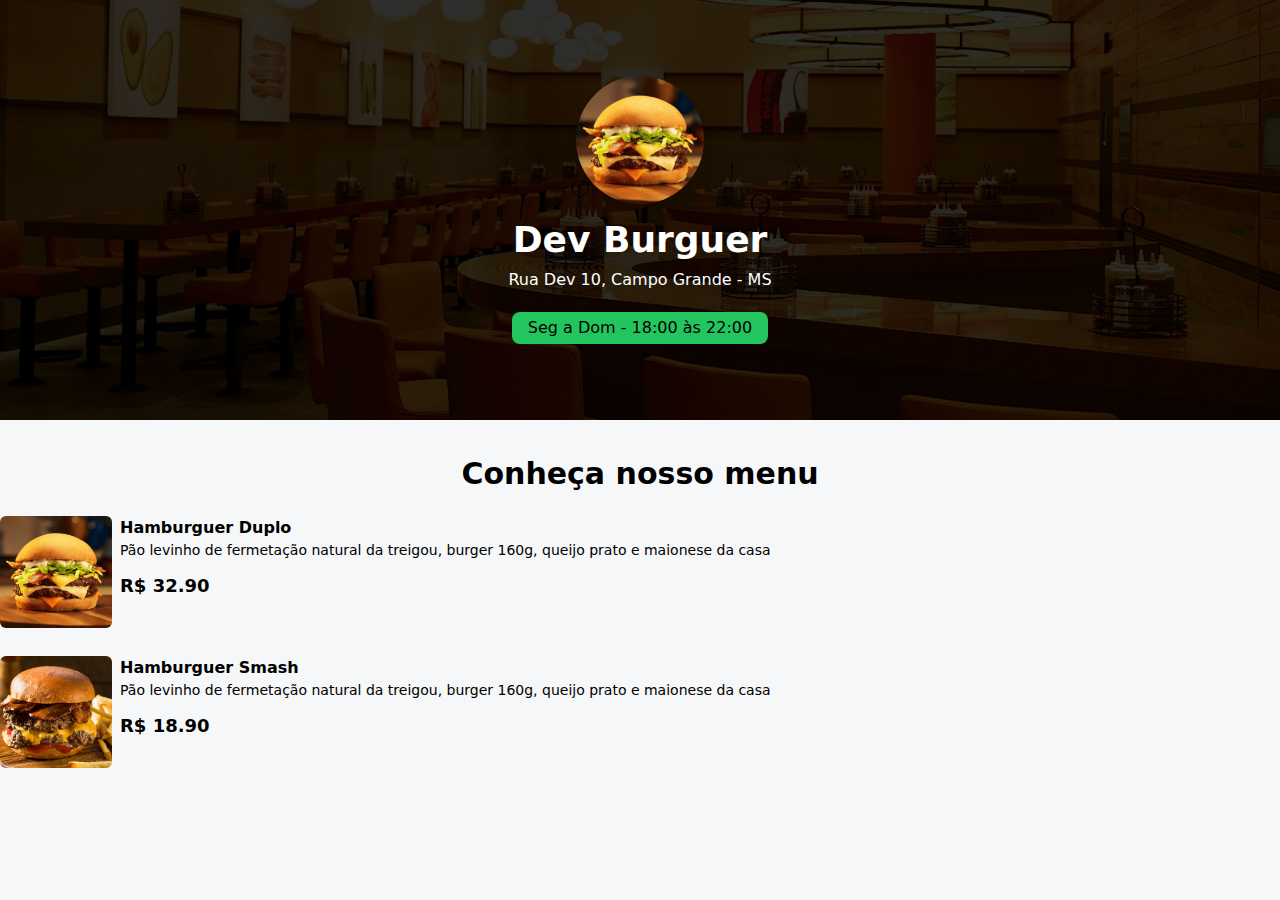
==== src/index.html @ 30e6a22b "upgrade!" ====
<!DOCTYPE html>
<html lang="en">

<head>
    <meta charset="UTF-8">
    <meta name="viewport" content="width=device-width, initial-scale=1.0">
    <title>Dev Burguer - A melhor hamburgueria dev!</title>

    <link rel="stylesheet" href="https://cdnjs.cloudflare.com/ajax/libs/font-awesome/6.0.0-beta3/css/all.min.css"
        integrity="sha512-Fo3rlrZj/k7ujTnHg4CGR2D7kSs0v4LLanw2qksYuRlEzO+tcaEPQogQ0KaoGN26/zrn20ImR1DfuLWnOo7aBA=="
        crossorigin="anonymous" referrerpolicy="no-referrer" />


    <!-- css -->
    <link rel="stylesheet" href="./output.css">

</head>

<body>

    <!-- HEADER -->
    <header class="w-full h-[420px] bg-zinc-900 bg-home bg-cover bg-center">
        <div class="w-full h-full flex flex-col justify-center items-center">
            <img src="../img/hamb-1.png" alt="logo DevBurguer"
                class="w-32 h-32 rounded-full shadow-lg hover:scale-110 duration-200" />

            <h1 class="text-4xl mt-4 mb-2 font-bold text-white">
                Dev Burguer</h1>

            <span class="text-white font-medium"> Rua Dev 10, Campo Grande - MS</span>

            <div class="bg-green-500 px-4 py-1 rounded-lg mt-5" id="date-span">
                <span> Seg a Dom - 18:00 às 22:00</span>
            </div>

        </div>
    </header>
    <!-- FIM HEADER -->

    <h2 class="text-2xl md:text-3xl text- font-bold text-center mt-9 mb-6">
        Conheça nosso menu
    </h2>

    <!-- INICIO MENU -->
    <div id="menu">

        <main class=" grid grid-cols-1 gap-7 mx-auto max-w-7xl">

            <!--PRODUTO ITEM  -->
            <div class="flex gap-2">
                <img src="../img/hamb-1.png" alt=" Hambuguer Smash"
                    class="w-28 h-28 rounded-md hover:scale-110 hover:-rotate-2 duration-300">

                <div>
                    <p class="font-bold">Hamburguer Duplo</p>
                    <p class="text-sm">Pão levinho de fermetação natural da treigou, burger 160g, queijo prato e
                        maionese da casa</p>

                    <div class="flex items-center gap-2 justify-between mt-3">
                        <p class="font-bold text-lg">R$ 32.90</p>
                        <button class="bg-gray-900 px-5 rounded add-to-card-btn" data-name="Hambuguer Duplo"
                            data-price="32.90">
                            <i class="fa fa-cart-plus text-white"></i>
                        </button>
                    </div>
                </div>

            </div>
            <!-- FIM DO PRODUTO ITEM -->

            <!--PRODUTO ITEM  -->
            <div class="flex gap-2">
                <img src="../img/hamb-2.png" alt=" Hambuguer Duplo"
                    class="w-28 h-28 rounded-md hover:scale-110 hover:-rotate-2 duration-300">

                <div>
                    <p class="font-bold">Hamburguer Smash</p>
                    <p class="text-sm">Pão levinho de fermetação natural da treigou, burger 160g, queijo prato e
                        maionese da casa</p>

                    <div class="flex items-center gap-2 justify-between mt-3">
                        <p class="font-bold text-lg">R$ 18.90</p>
                        <button class="bg-gray-900 px-5 rounded add-to-card-btn" data-name="Hambuguer Smash"
                            data-price="18.90">
                            <i class="fa fa-cart-plus text-white"></i>
                        </button>
                    </div>
                </div>

            </div>
            <!-- FIM DO PRODUTO ITEM -->

        </main>

    </div>
    <!-- FIM MENU -->

</body>

</html>
---- src/output.css ----
*, ::before, ::after {
  --tw-border-spacing-x: 0;
  --tw-border-spacing-y: 0;
  --tw-translate-x: 0;
  --tw-translate-y: 0;
  --tw-rotate: 0;
  --tw-skew-x: 0;
  --tw-skew-y: 0;
  --tw-scale-x: 1;
  --tw-scale-y: 1;
  --tw-pan-x:  ;
  --tw-pan-y:  ;
  --tw-pinch-zoom:  ;
  --tw-scroll-snap-strictness: proximity;
  --tw-gradient-from-position:  ;
  --tw-gradient-via-position:  ;
  --tw-gradient-to-position:  ;
  --tw-ordinal:  ;
  --tw-slashed-zero:  ;
  --tw-numeric-figure:  ;
  --tw-numeric-spacing:  ;
  --tw-numeric-fraction:  ;
  --tw-ring-inset:  ;
  --tw-ring-offset-width: 0px;
  --tw-ring-offset-color: #fff;
  --tw-ring-color: rgb(59 130 246 / 0.5);
  --tw-ring-offset-shadow: 0 0 #0000;
  --tw-ring-shadow: 0 0 #0000;
  --tw-shadow: 0 0 #0000;
  --tw-shadow-colored: 0 0 #0000;
  --tw-blur:  ;
  --tw-brightness:  ;
  --tw-contrast:  ;
  --tw-grayscale:  ;
  --tw-hue-rotate:  ;
  --tw-invert:  ;
  --tw-saturate:  ;
  --tw-sepia:  ;
  --tw-drop-shadow:  ;
  --tw-backdrop-blur:  ;
  --tw-backdrop-brightness:  ;
  --tw-backdrop-contrast:  ;
  --tw-backdrop-grayscale:  ;
  --tw-backdrop-hue-rotate:  ;
  --tw-backdrop-invert:  ;
  --tw-backdrop-opacity:  ;
  --tw-backdrop-saturate:  ;
  --tw-backdrop-sepia:  ;
  --tw-contain-size:  ;
  --tw-contain-layout:  ;
  --tw-contain-paint:  ;
  --tw-contain-style:  ;
}

::backdrop {
  --tw-border-spacing-x: 0;
  --tw-border-spacing-y: 0;
  --tw-translate-x: 0;
  --tw-translate-y: 0;
  --tw-rotate: 0;
  --tw-skew-x: 0;
  --tw-skew-y: 0;
  --tw-scale-x: 1;
  --tw-scale-y: 1;
  --tw-pan-x:  ;
  --tw-pan-y:  ;
  --tw-pinch-zoom:  ;
  --tw-scroll-snap-strictness: proximity;
  --tw-gradient-from-position:  ;
  --tw-gradient-via-position:  ;
  --tw-gradient-to-position:  ;
  --tw-ordinal:  ;
  --tw-slashed-zero:  ;
  --tw-numeric-figure:  ;
  --tw-numeric-spacing:  ;
  --tw-numeric-fraction:  ;
  --tw-ring-inset:  ;
  --tw-ring-offset-width: 0px;
  --tw-ring-offset-color: #fff;
  --tw-ring-color: rgb(59 130 246 / 0.5);
  --tw-ring-offset-shadow: 0 0 #0000;
  --tw-ring-shadow: 0 0 #0000;
  --tw-shadow: 0 0 #0000;
  --tw-shadow-colored: 0 0 #0000;
  --tw-blur:  ;
  --tw-brightness:  ;
  --tw-contrast:  ;
  --tw-grayscale:  ;
  --tw-hue-rotate:  ;
  --tw-invert:  ;
  --tw-saturate:  ;
  --tw-sepia:  ;
  --tw-drop-shadow:  ;
  --tw-backdrop-blur:  ;
  --tw-backdrop-brightness:  ;
  --tw-backdrop-contrast:  ;
  --tw-backdrop-grayscale:  ;
  --tw-backdrop-hue-rotate:  ;
  --tw-backdrop-invert:  ;
  --tw-backdrop-opacity:  ;
  --tw-backdrop-saturate:  ;
  --tw-backdrop-sepia:  ;
  --tw-contain-size:  ;
  --tw-contain-layout:  ;
  --tw-contain-paint:  ;
  --tw-contain-style:  ;
}

/*
! tailwindcss v3.4.14 | MIT License | https://tailwindcss.com
*/

/*
1. Prevent padding and border from affecting element width. (https://github.com/mozdevs/cssremedy/issues/4)
2. Allow adding a border to an element by just adding a border-width. (https://github.com/tailwindcss/tailwindcss/pull/116)
*/

*,
::before,
::after {
  box-sizing: border-box;
  /* 1 */
  border-width: 0;
  /* 2 */
  border-style: solid;
  /* 2 */
  border-color: #e5e7eb;
  /* 2 */
}

::before,
::after {
  --tw-content: '';
}

/*
1. Use a consistent sensible line-height in all browsers.
2. Prevent adjustments of font size after orientation changes in iOS.
3. Use a more readable tab size.
4. Use the user's configured `sans` font-family by default.
5. Use the user's configured `sans` font-feature-settings by default.
6. Use the user's configured `sans` font-variation-settings by default.
7. Disable tap highlights on iOS
*/

html,
:host {
  line-height: 1.5;
  /* 1 */
  -webkit-text-size-adjust: 100%;
  /* 2 */
  -moz-tab-size: 4;
  /* 3 */
  -o-tab-size: 4;
     tab-size: 4;
  /* 3 */
  font-family: ui-sans-serif, system-ui, sans-serif, "Apple Color Emoji", "Segoe UI Emoji", "Segoe UI Symbol", "Noto Color Emoji";
  /* 4 */
  font-feature-settings: normal;
  /* 5 */
  font-variation-settings: normal;
  /* 6 */
  -webkit-tap-highlight-color: transparent;
  /* 7 */
}

/*
1. Remove the margin in all browsers.
2. Inherit line-height from `html` so users can set them as a class directly on the `html` element.
*/

body {
  margin: 0;
  /* 1 */
  line-height: inherit;
  /* 2 */
}

/*
1. Add the correct height in Firefox.
2. Correct the inheritance of border color in Firefox. (https://bugzilla.mozilla.org/show_bug.cgi?id=190655)
3. Ensure horizontal rules are visible by default.
*/

hr {
  height: 0;
  /* 1 */
  color: inherit;
  /* 2 */
  border-top-width: 1px;
  /* 3 */
}

/*
Add the correct text decoration in Chrome, Edge, and Safari.
*/

abbr:where([title]) {
  -webkit-text-decoration: underline dotted;
          text-decoration: underline dotted;
}

/*
Remove the default font size and weight for headings.
*/

h1,
h2,
h3,
h4,
h5,
h6 {
  font-size: inherit;
  font-weight: inherit;
}

/*
Reset links to optimize for opt-in styling instead of opt-out.
*/

a {
  color: inherit;
  text-decoration: inherit;
}

/*
Add the correct font weight in Edge and Safari.
*/

b,
strong {
  font-weight: bolder;
}

/*
1. Use the user's configured `mono` font-family by default.
2. Use the user's configured `mono` font-feature-settings by default.
3. Use the user's configured `mono` font-variation-settings by default.
4. Correct the odd `em` font sizing in all browsers.
*/

code,
kbd,
samp,
pre {
  font-family: ui-monospace, SFMono-Regular, Menlo, Monaco, Consolas, "Liberation Mono", "Courier New", monospace;
  /* 1 */
  font-feature-settings: normal;
  /* 2 */
  font-variation-settings: normal;
  /* 3 */
  font-size: 1em;
  /* 4 */
}

/*
Add the correct font size in all browsers.
*/

small {
  font-size: 80%;
}

/*
Prevent `sub` and `sup` elements from affecting the line height in all browsers.
*/

sub,
sup {
  font-size: 75%;
  line-height: 0;
  position: relative;
  vertical-align: baseline;
}

sub {
  bottom: -0.25em;
}

sup {
  top: -0.5em;
}

/*
1. Remove text indentation from table contents in Chrome and Safari. (https://bugs.chromium.org/p/chromium/issues/detail?id=999088, https://bugs.webkit.org/show_bug.cgi?id=201297)
2. Correct table border color inheritance in all Chrome and Safari. (https://bugs.chromium.org/p/chromium/issues/detail?id=935729, https://bugs.webkit.org/show_bug.cgi?id=195016)
3. Remove gaps between table borders by default.
*/

table {
  text-indent: 0;
  /* 1 */
  border-color: inherit;
  /* 2 */
  border-collapse: collapse;
  /* 3 */
}

/*
1. Change the font styles in all browsers.
2. Remove the margin in Firefox and Safari.
3. Remove default padding in all browsers.
*/

button,
input,
optgroup,
select,
textarea {
  font-family: inherit;
  /* 1 */
  font-feature-settings: inherit;
  /* 1 */
  font-variation-settings: inherit;
  /* 1 */
  font-size: 100%;
  /* 1 */
  font-weight: inherit;
  /* 1 */
  line-height: inherit;
  /* 1 */
  letter-spacing: inherit;
  /* 1 */
  color: inherit;
  /* 1 */
  margin: 0;
  /* 2 */
  padding: 0;
  /* 3 */
}

/*
Remove the inheritance of text transform in Edge and Firefox.
*/

button,
select {
  text-transform: none;
}

/*
1. Correct the inability to style clickable types in iOS and Safari.
2. Remove default button styles.
*/

button,
input:where([type='button']),
input:where([type='reset']),
input:where([type='submit']) {
  -webkit-appearance: button;
  /* 1 */
  background-color: transparent;
  /* 2 */
  background-image: none;
  /* 2 */
}

/*
Use the modern Firefox focus style for all focusable elements.
*/

:-moz-focusring {
  outline: auto;
}

/*
Remove the additional `:invalid` styles in Firefox. (https://github.com/mozilla/gecko-dev/blob/2f9eacd9d3d995c937b4251a5557d95d494c9be1/layout/style/res/forms.css#L728-L737)
*/

:-moz-ui-invalid {
  box-shadow: none;
}

/*
Add the correct vertical alignment in Chrome and Firefox.
*/

progress {
  vertical-align: baseline;
}

/*
Correct the cursor style of increment and decrement buttons in Safari.
*/

::-webkit-inner-spin-button,
::-webkit-outer-spin-button {
  height: auto;
}

/*
1. Correct the odd appearance in Chrome and Safari.
2. Correct the outline style in Safari.
*/

[type='search'] {
  -webkit-appearance: textfield;
  /* 1 */
  outline-offset: -2px;
  /* 2 */
}

/*
Remove the inner padding in Chrome and Safari on macOS.
*/

::-webkit-search-decoration {
  -webkit-appearance: none;
}

/*
1. Correct the inability to style clickable types in iOS and Safari.
2. Change font properties to `inherit` in Safari.
*/

::-webkit-file-upload-button {
  -webkit-appearance: button;
  /* 1 */
  font: inherit;
  /* 2 */
}

/*
Add the correct display in Chrome and Safari.
*/

summary {
  display: list-item;
}

/*
Removes the default spacing and border for appropriate elements.
*/

blockquote,
dl,
dd,
h1,
h2,
h3,
h4,
h5,
h6,
hr,
figure,
p,
pre {
  margin: 0;
}

fieldset {
  margin: 0;
  padding: 0;
}

legend {
  padding: 0;
}

ol,
ul,
menu {
  list-style: none;
  margin: 0;
  padding: 0;
}

/*
Reset default styling for dialogs.
*/

dialog {
  padding: 0;
}

/*
Prevent resizing textareas horizontally by default.
*/

textarea {
  resize: vertical;
}

/*
1. Reset the default placeholder opacity in Firefox. (https://github.com/tailwindlabs/tailwindcss/issues/3300)
2. Set the default placeholder color to the user's configured gray 400 color.
*/

input::-moz-placeholder, textarea::-moz-placeholder {
  opacity: 1;
  /* 1 */
  color: #9ca3af;
  /* 2 */
}

input::placeholder,
textarea::placeholder {
  opacity: 1;
  /* 1 */
  color: #9ca3af;
  /* 2 */
}

/*
Set the default cursor for buttons.
*/

button,
[role="button"] {
  cursor: pointer;
}

/*
Make sure disabled buttons don't get the pointer cursor.
*/

:disabled {
  cursor: default;
}

/*
1. Make replaced elements `display: block` by default. (https://github.com/mozdevs/cssremedy/issues/14)
2. Add `vertical-align: middle` to align replaced elements more sensibly by default. (https://github.com/jensimmons/cssremedy/issues/14#issuecomment-634934210)
   This can trigger a poorly considered lint error in some tools but is included by design.
*/

img,
svg,
video,
canvas,
audio,
iframe,
embed,
object {
  display: block;
  /* 1 */
  vertical-align: middle;
  /* 2 */
}

/*
Constrain images and videos to the parent width and preserve their intrinsic aspect ratio. (https://github.com/mozdevs/cssremedy/issues/14)
*/

img,
video {
  max-width: 100%;
  height: auto;
}

/* Make elements with the HTML hidden attribute stay hidden by default */

[hidden]:where(:not([hidden="until-found"])) {
  display: none;
}

.container {
  width: 100%;
}

@media (min-width: 640px) {
  .container {
    max-width: 640px;
  }
}

@media (min-width: 768px) {
  .container {
    max-width: 768px;
  }
}

@media (min-width: 1024px) {
  .container {
    max-width: 1024px;
  }
}

@media (min-width: 1280px) {
  .container {
    max-width: 1280px;
  }
}

@media (min-width: 1536px) {
  .container {
    max-width: 1536px;
  }
}

.sr-only {
  position: absolute;
  width: 1px;
  height: 1px;
  padding: 0;
  margin: -1px;
  overflow: hidden;
  clip: rect(0, 0, 0, 0);
  white-space: nowrap;
  border-width: 0;
}

.not-sr-only {
  position: static;
  width: auto;
  height: auto;
  padding: 0;
  margin: 0;
  overflow: visible;
  clip: auto;
  white-space: normal;
}

.pointer-events-none {
  pointer-events: none;
}

.pointer-events-auto {
  pointer-events: auto;
}

.\!visible {
  visibility: visible !important;
}

.visible {
  visibility: visible;
}

.invisible {
  visibility: hidden;
}

.collapse {
  visibility: collapse;
}

.static {
  position: static;
}

.fixed {
  position: fixed;
}

.absolute {
  position: absolute;
}

.relative {
  position: relative;
}

.sticky {
  position: sticky;
}

.-inset-1 {
  inset: -0.25rem;
}

.end-1 {
  inset-inline-end: 0.25rem;
}

.isolate {
  isolation: isolate;
}

.isolation-auto {
  isolation: auto;
}

.float-start {
  float: inline-start;
}

.float-end {
  float: inline-end;
}

.float-right {
  float: right;
}

.float-left {
  float: left;
}

.float-none {
  float: none;
}

.clear-start {
  clear: inline-start;
}

.clear-end {
  clear: inline-end;
}

.clear-left {
  clear: left;
}

.clear-right {
  clear: right;
}

.clear-both {
  clear: both;
}

.clear-none {
  clear: none;
}

.mx-auto {
  margin-left: auto;
  margin-right: auto;
}

.mb-2 {
  margin-bottom: 0.5rem;
}

.mb-6 {
  margin-bottom: 1.5rem;
}

.mt-2 {
  margin-top: 0.5rem;
}

.mt-3 {
  margin-top: 0.75rem;
}

.mt-4 {
  margin-top: 1rem;
}

.mt-5 {
  margin-top: 1.25rem;
}

.mt-9 {
  margin-top: 2.25rem;
}

.box-border {
  box-sizing: border-box;
}

.box-content {
  box-sizing: content-box;
}

.line-clamp-none {
  overflow: visible;
  display: block;
  -webkit-box-orient: horizontal;
  -webkit-line-clamp: none;
}

.block {
  display: block;
}

.inline-block {
  display: inline-block;
}

.inline {
  display: inline;
}

.flex {
  display: flex;
}

.inline-flex {
  display: inline-flex;
}

.table {
  display: table;
}

.inline-table {
  display: inline-table;
}

.table-caption {
  display: table-caption;
}

.table-cell {
  display: table-cell;
}

.table-column {
  display: table-column;
}

.table-column-group {
  display: table-column-group;
}

.table-footer-group {
  display: table-footer-group;
}

.table-header-group {
  display: table-header-group;
}

.table-row-group {
  display: table-row-group;
}

.table-row {
  display: table-row;
}

.flow-root {
  display: flow-root;
}

.grid {
  display: grid;
}

.inline-grid {
  display: inline-grid;
}

.contents {
  display: contents;
}

.list-item {
  display: list-item;
}

.hidden {
  display: none;
}

.h-28 {
  height: 7rem;
}

.h-32 {
  height: 8rem;
}

.h-\[420px\] {
  height: 420px;
}

.h-full {
  height: 100%;
}

.w-28 {
  width: 7rem;
}

.w-32 {
  width: 8rem;
}

.w-\[this-is\\\\\] {
  width: this-is\\;
}

.w-\[this-is\] {
  width: this-is;
}

.w-\[weird-and-invalid\] {
  width: weird-and-invalid;
}

.w-full {
  width: 100%;
}

.max-w-7xl {
  max-width: 80rem;
}

.flex-shrink {
  flex-shrink: 1;
}

.shrink {
  flex-shrink: 1;
}

.flex-grow {
  flex-grow: 1;
}

.grow {
  flex-grow: 1;
}

.table-auto {
  table-layout: auto;
}

.table-fixed {
  table-layout: fixed;
}

.caption-top {
  caption-side: top;
}

.caption-bottom {
  caption-side: bottom;
}

.border-collapse {
  border-collapse: collapse;
}

.border-separate {
  border-collapse: separate;
}

.\!transform {
  transform: translate(var(--tw-translate-x), var(--tw-translate-y)) rotate(var(--tw-rotate)) skewX(var(--tw-skew-x)) skewY(var(--tw-skew-y)) scaleX(var(--tw-scale-x)) scaleY(var(--tw-scale-y)) !important;
}

.transform {
  transform: translate(var(--tw-translate-x), var(--tw-translate-y)) rotate(var(--tw-rotate)) skewX(var(--tw-skew-x)) skewY(var(--tw-skew-y)) scaleX(var(--tw-scale-x)) scaleY(var(--tw-scale-y));
}

.transform-cpu {
  transform: translate(var(--tw-translate-x), var(--tw-translate-y)) rotate(var(--tw-rotate)) skewX(var(--tw-skew-x)) skewY(var(--tw-skew-y)) scaleX(var(--tw-scale-x)) scaleY(var(--tw-scale-y));
}

.transform-gpu {
  transform: translate3d(var(--tw-translate-x), var(--tw-translate-y), 0) rotate(var(--tw-rotate)) skewX(var(--tw-skew-x)) skewY(var(--tw-skew-y)) scaleX(var(--tw-scale-x)) scaleY(var(--tw-scale-y));
}

.transform-none {
  transform: none;
}

.touch-auto {
  touch-action: auto;
}

.touch-none {
  touch-action: none;
}

.touch-pan-x {
  --tw-pan-x: pan-x;
  touch-action: var(--tw-pan-x) var(--tw-pan-y) var(--tw-pinch-zoom);
}

.touch-pan-left {
  --tw-pan-x: pan-left;
  touch-action: var(--tw-pan-x) var(--tw-pan-y) var(--tw-pinch-zoom);
}

.touch-pan-right {
  --tw-pan-x: pan-right;
  touch-action: var(--tw-pan-x) var(--tw-pan-y) var(--tw-pinch-zoom);
}

.touch-pan-y {
  --tw-pan-y: pan-y;
  touch-action: var(--tw-pan-x) var(--tw-pan-y) var(--tw-pinch-zoom);
}

.touch-pan-up {
  --tw-pan-y: pan-up;
  touch-action: var(--tw-pan-x) var(--tw-pan-y) var(--tw-pinch-zoom);
}

.touch-pan-down {
  --tw-pan-y: pan-down;
  touch-action: var(--tw-pan-x) var(--tw-pan-y) var(--tw-pinch-zoom);
}

.touch-pinch-zoom {
  --tw-pinch-zoom: pinch-zoom;
  touch-action: var(--tw-pan-x) var(--tw-pan-y) var(--tw-pinch-zoom);
}

.touch-manipulation {
  touch-action: manipulation;
}

.select-none {
  -webkit-user-select: none;
     -moz-user-select: none;
          user-select: none;
}

.select-text {
  -webkit-user-select: text;
     -moz-user-select: text;
          user-select: text;
}

.select-all {
  -webkit-user-select: all;
     -moz-user-select: all;
          user-select: all;
}

.select-auto {
  -webkit-user-select: auto;
     -moz-user-select: auto;
          user-select: auto;
}

.resize-none {
  resize: none;
}

.resize-y {
  resize: vertical;
}

.resize-x {
  resize: horizontal;
}

.resize {
  resize: both;
}

.snap-none {
  scroll-snap-type: none;
}

.snap-x {
  scroll-snap-type: x var(--tw-scroll-snap-strictness);
}

.snap-y {
  scroll-snap-type: y var(--tw-scroll-snap-strictness);
}

.snap-both {
  scroll-snap-type: both var(--tw-scroll-snap-strictness);
}

.snap-mandatory {
  --tw-scroll-snap-strictness: mandatory;
}

.snap-proximity {
  --tw-scroll-snap-strictness: proximity;
}

.snap-start {
  scroll-snap-align: start;
}

.snap-end {
  scroll-snap-align: end;
}

.snap-center {
  scroll-snap-align: center;
}

.snap-align-none {
  scroll-snap-align: none;
}

.snap-normal {
  scroll-snap-stop: normal;
}

.snap-always {
  scroll-snap-stop: always;
}

.list-inside {
  list-style-position: inside;
}

.list-outside {
  list-style-position: outside;
}

.appearance-none {
  -webkit-appearance: none;
     -moz-appearance: none;
          appearance: none;
}

.appearance-auto {
  -webkit-appearance: auto;
     -moz-appearance: auto;
          appearance: auto;
}

.break-before-auto {
  -moz-column-break-before: auto;
       break-before: auto;
}

.break-before-avoid {
  -moz-column-break-before: avoid;
       break-before: avoid;
}

.break-before-all {
  -moz-column-break-before: all;
       break-before: all;
}

.break-before-avoid-page {
  -moz-column-break-before: avoid;
       break-before: avoid-page;
}

.break-before-page {
  -moz-column-break-before: page;
       break-before: page;
}

.break-before-left {
  -moz-column-break-before: left;
       break-before: left;
}

.break-before-right {
  -moz-column-break-before: right;
       break-before: right;
}

.break-before-column {
  -moz-column-break-before: column;
       break-before: column;
}

.break-inside-auto {
  -moz-column-break-inside: auto;
       break-inside: auto;
}

.break-inside-avoid {
  -moz-column-break-inside: avoid;
       break-inside: avoid;
}

.break-inside-avoid-page {
  break-inside: avoid-page;
}

.break-inside-avoid-column {
  -moz-column-break-inside: avoid;
       break-inside: avoid-column;
}

.break-after-auto {
  -moz-column-break-after: auto;
       break-after: auto;
}

.break-after-avoid {
  -moz-column-break-after: avoid;
       break-after: avoid;
}

.break-after-all {
  -moz-column-break-after: all;
       break-after: all;
}

.break-after-avoid-page {
  -moz-column-break-after: avoid;
       break-after: avoid-page;
}

.break-after-page {
  -moz-column-break-after: page;
       break-after: page;
}

.break-after-left {
  -moz-column-break-after: left;
       break-after: left;
}

.break-after-right {
  -moz-column-break-after: right;
       break-after: right;
}

.break-after-column {
  -moz-column-break-after: column;
       break-after: column;
}

.grid-flow-row {
  grid-auto-flow: row;
}

.grid-flow-col {
  grid-auto-flow: column;
}

.grid-flow-dense {
  grid-auto-flow: dense;
}

.grid-flow-row-dense {
  grid-auto-flow: row dense;
}

.grid-flow-col-dense {
  grid-auto-flow: column dense;
}

.grid-cols-1 {
  grid-template-columns: repeat(1, minmax(0, 1fr));
}

.flex-row {
  flex-direction: row;
}

.flex-row-reverse {
  flex-direction: row-reverse;
}

.flex-col {
  flex-direction: column;
}

.flex-col-reverse {
  flex-direction: column-reverse;
}

.flex-wrap {
  flex-wrap: wrap;
}

.flex-wrap-reverse {
  flex-wrap: wrap-reverse;
}

.flex-nowrap {
  flex-wrap: nowrap;
}

.place-content-center {
  place-content: center;
}

.place-content-start {
  place-content: start;
}

.place-content-end {
  place-content: end;
}

.place-content-between {
  place-content: space-between;
}

.place-content-around {
  place-content: space-around;
}

.place-content-evenly {
  place-content: space-evenly;
}

.place-content-baseline {
  place-content: baseline;
}

.place-content-stretch {
  place-content: stretch;
}

.place-items-start {
  place-items: start;
}

.place-items-end {
  place-items: end;
}

.place-items-center {
  place-items: center;
}

.place-items-baseline {
  place-items: baseline;
}

.place-items-stretch {
  place-items: stretch;
}

.content-normal {
  align-content: normal;
}

.content-center {
  align-content: center;
}

.content-start {
  align-content: flex-start;
}

.content-end {
  align-content: flex-end;
}

.content-between {
  align-content: space-between;
}

.content-around {
  align-content: space-around;
}

.content-evenly {
  align-content: space-evenly;
}

.content-baseline {
  align-content: baseline;
}

.content-stretch {
  align-content: stretch;
}

.items-start {
  align-items: flex-start;
}

.items-end {
  align-items: flex-end;
}

.items-center {
  align-items: center;
}

.items-baseline {
  align-items: baseline;
}

.items-stretch {
  align-items: stretch;
}

.justify-normal {
  justify-content: normal;
}

.justify-start {
  justify-content: flex-start;
}

.justify-end {
  justify-content: flex-end;
}

.justify-center {
  justify-content: center;
}

.justify-between {
  justify-content: space-between;
}

.justify-around {
  justify-content: space-around;
}

.justify-evenly {
  justify-content: space-evenly;
}

.justify-stretch {
  justify-content: stretch;
}

.justify-items-start {
  justify-items: start;
}

.justify-items-end {
  justify-items: end;
}

.justify-items-center {
  justify-items: center;
}

.justify-items-stretch {
  justify-items: stretch;
}

.gap-2 {
  gap: 0.5rem;
}

.gap-8 {
  gap: 2rem;
}

.gap-7 {
  gap: 1.75rem;
}

.space-x-2 > :not([hidden]) ~ :not([hidden]) {
  --tw-space-x-reverse: 0;
  margin-right: calc(0.5rem * var(--tw-space-x-reverse));
  margin-left: calc(0.5rem * calc(1 - var(--tw-space-x-reverse)));
}

.space-y-reverse > :not([hidden]) ~ :not([hidden]) {
  --tw-space-y-reverse: 1;
}

.space-x-reverse > :not([hidden]) ~ :not([hidden]) {
  --tw-space-x-reverse: 1;
}

.divide-x > :not([hidden]) ~ :not([hidden]) {
  --tw-divide-x-reverse: 0;
  border-right-width: calc(1px * var(--tw-divide-x-reverse));
  border-left-width: calc(1px * calc(1 - var(--tw-divide-x-reverse)));
}

.divide-y > :not([hidden]) ~ :not([hidden]) {
  --tw-divide-y-reverse: 0;
  border-top-width: calc(1px * calc(1 - var(--tw-divide-y-reverse)));
  border-bottom-width: calc(1px * var(--tw-divide-y-reverse));
}

.divide-y-reverse > :not([hidden]) ~ :not([hidden]) {
  --tw-divide-y-reverse: 1;
}

.divide-x-reverse > :not([hidden]) ~ :not([hidden]) {
  --tw-divide-x-reverse: 1;
}

.divide-solid > :not([hidden]) ~ :not([hidden]) {
  border-style: solid;
}

.divide-dashed > :not([hidden]) ~ :not([hidden]) {
  border-style: dashed;
}

.divide-dotted > :not([hidden]) ~ :not([hidden]) {
  border-style: dotted;
}

.divide-double > :not([hidden]) ~ :not([hidden]) {
  border-style: double;
}

.divide-none > :not([hidden]) ~ :not([hidden]) {
  border-style: none;
}

.place-self-auto {
  place-self: auto;
}

.place-self-start {
  place-self: start;
}

.place-self-end {
  place-self: end;
}

.place-self-center {
  place-self: center;
}

.place-self-stretch {
  place-self: stretch;
}

.self-auto {
  align-self: auto;
}

.self-start {
  align-self: flex-start;
}

.self-end {
  align-self: flex-end;
}

.self-center {
  align-self: center;
}

.self-stretch {
  align-self: stretch;
}

.self-baseline {
  align-self: baseline;
}

.justify-self-auto {
  justify-self: auto;
}

.justify-self-start {
  justify-self: start;
}

.justify-self-end {
  justify-self: end;
}

.justify-self-center {
  justify-self: center;
}

.justify-self-stretch {
  justify-self: stretch;
}

.overflow-auto {
  overflow: auto;
}

.overflow-hidden {
  overflow: hidden;
}

.overflow-clip {
  overflow: clip;
}

.overflow-visible {
  overflow: visible;
}

.overflow-scroll {
  overflow: scroll;
}

.overflow-x-auto {
  overflow-x: auto;
}

.overflow-y-auto {
  overflow-y: auto;
}

.overflow-x-hidden {
  overflow-x: hidden;
}

.overflow-y-hidden {
  overflow-y: hidden;
}

.overflow-x-clip {
  overflow-x: clip;
}

.overflow-y-clip {
  overflow-y: clip;
}

.overflow-x-visible {
  overflow-x: visible;
}

.overflow-y-visible {
  overflow-y: visible;
}

.overflow-x-scroll {
  overflow-x: scroll;
}

.overflow-y-scroll {
  overflow-y: scroll;
}

.overscroll-auto {
  overscroll-behavior: auto;
}

.overscroll-contain {
  overscroll-behavior: contain;
}

.overscroll-none {
  overscroll-behavior: none;
}

.overscroll-y-auto {
  overscroll-behavior-y: auto;
}

.overscroll-y-contain {
  overscroll-behavior-y: contain;
}

.overscroll-y-none {
  overscroll-behavior-y: none;
}

.overscroll-x-auto {
  overscroll-behavior-x: auto;
}

.overscroll-x-contain {
  overscroll-behavior-x: contain;
}

.overscroll-x-none {
  overscroll-behavior-x: none;
}

.scroll-auto {
  scroll-behavior: auto;
}

.scroll-smooth {
  scroll-behavior: smooth;
}

.truncate {
  overflow: hidden;
  text-overflow: ellipsis;
  white-space: nowrap;
}

.overflow-ellipsis {
  text-overflow: ellipsis;
}

.text-ellipsis {
  text-overflow: ellipsis;
}

.text-clip {
  text-overflow: clip;
}

.hyphens-none {
  -webkit-hyphens: none;
          hyphens: none;
}

.hyphens-manual {
  -webkit-hyphens: manual;
          hyphens: manual;
}

.hyphens-auto {
  -webkit-hyphens: auto;
          hyphens: auto;
}

.whitespace-normal {
  white-space: normal;
}

.whitespace-nowrap {
  white-space: nowrap;
}

.whitespace-pre {
  white-space: pre;
}

.whitespace-pre-line {
  white-space: pre-line;
}

.whitespace-pre-wrap {
  white-space: pre-wrap;
}

.whitespace-break-spaces {
  white-space: break-spaces;
}

.text-wrap {
  text-wrap: wrap;
}

.text-nowrap {
  text-wrap: nowrap;
}

.text-balance {
  text-wrap: balance;
}

.text-pretty {
  text-wrap: pretty;
}

.break-normal {
  overflow-wrap: normal;
  word-break: normal;
}

.break-words {
  overflow-wrap: break-word;
}

.break-all {
  word-break: break-all;
}

.break-keep {
  word-break: keep-all;
}

.rounded {
  border-radius: 0.25rem;
}

.rounded-full {
  border-radius: 9999px;
}

.rounded-lg {
  border-radius: 0.5rem;
}

.rounded-md {
  border-radius: 0.375rem;
}

.rounded-b {
  border-bottom-right-radius: 0.25rem;
  border-bottom-left-radius: 0.25rem;
}

.rounded-e {
  border-start-end-radius: 0.25rem;
  border-end-end-radius: 0.25rem;
}

.rounded-l {
  border-top-left-radius: 0.25rem;
  border-bottom-left-radius: 0.25rem;
}

.rounded-r {
  border-top-right-radius: 0.25rem;
  border-bottom-right-radius: 0.25rem;
}

.rounded-s {
  border-start-start-radius: 0.25rem;
  border-end-start-radius: 0.25rem;
}

.rounded-t {
  border-top-left-radius: 0.25rem;
  border-top-right-radius: 0.25rem;
}

.rounded-bl {
  border-bottom-left-radius: 0.25rem;
}

.rounded-br {
  border-bottom-right-radius: 0.25rem;
}

.rounded-ee {
  border-end-end-radius: 0.25rem;
}

.rounded-es {
  border-end-start-radius: 0.25rem;
}

.rounded-se {
  border-start-end-radius: 0.25rem;
}

.rounded-ss {
  border-start-start-radius: 0.25rem;
}

.rounded-tl {
  border-top-left-radius: 0.25rem;
}

.rounded-tr {
  border-top-right-radius: 0.25rem;
}

.border {
  border-width: 1px;
}

.border-x {
  border-left-width: 1px;
  border-right-width: 1px;
}

.border-y {
  border-top-width: 1px;
  border-bottom-width: 1px;
}

.border-b {
  border-bottom-width: 1px;
}

.border-e {
  border-inline-end-width: 1px;
}

.border-l {
  border-left-width: 1px;
}

.border-r {
  border-right-width: 1px;
}

.border-s {
  border-inline-start-width: 1px;
}

.border-t {
  border-top-width: 1px;
}

.border-solid {
  border-style: solid;
}

.border-dashed {
  border-style: dashed;
}

.border-dotted {
  border-style: dotted;
}

.border-double {
  border-style: double;
}

.border-hidden {
  border-style: hidden;
}

.border-none {
  border-style: none;
}

.bg-\[rgb\(255\2c 0\2c 0\)\] {
  --tw-bg-opacity: 1;
  background-color: rgb(255 0 0 / var(--tw-bg-opacity));
}

.bg-gray-900 {
  --tw-bg-opacity: 1;
  background-color: rgb(17 24 39 / var(--tw-bg-opacity));
}

.bg-green-500 {
  --tw-bg-opacity: 1;
  background-color: rgb(34 197 94 / var(--tw-bg-opacity));
}

.bg-zinc-900 {
  --tw-bg-opacity: 1;
  background-color: rgb(24 24 27 / var(--tw-bg-opacity));
}

.bg-home {
  background-image: url('/img/bg.png');
}

.decoration-slice {
  -webkit-box-decoration-break: slice;
          box-decoration-break: slice;
}

.decoration-clone {
  -webkit-box-decoration-break: clone;
          box-decoration-break: clone;
}

.box-decoration-slice {
  -webkit-box-decoration-break: slice;
          box-decoration-break: slice;
}

.box-decoration-clone {
  -webkit-box-decoration-break: clone;
          box-decoration-break: clone;
}

.bg-cover {
  background-size: cover;
}

.bg-fixed {
  background-attachment: fixed;
}

.bg-local {
  background-attachment: local;
}

.bg-scroll {
  background-attachment: scroll;
}

.bg-clip-border {
  background-clip: border-box;
}

.bg-clip-padding {
  background-clip: padding-box;
}

.bg-clip-content {
  background-clip: content-box;
}

.bg-clip-text {
  -webkit-background-clip: text;
          background-clip: text;
}

.bg-center {
  background-position: center;
}

.bg-repeat {
  background-repeat: repeat;
}

.bg-no-repeat {
  background-repeat: no-repeat;
}

.bg-repeat-x {
  background-repeat: repeat-x;
}

.bg-repeat-y {
  background-repeat: repeat-y;
}

.bg-repeat-round {
  background-repeat: round;
}

.bg-repeat-space {
  background-repeat: space;
}

.bg-origin-border {
  background-origin: border-box;
}

.bg-origin-padding {
  background-origin: padding-box;
}

.bg-origin-content {
  background-origin: content-box;
}

.object-contain {
  -o-object-fit: contain;
     object-fit: contain;
}

.object-cover {
  -o-object-fit: cover;
     object-fit: cover;
}

.object-fill {
  -o-object-fit: fill;
     object-fit: fill;
}

.object-none {
  -o-object-fit: none;
     object-fit: none;
}

.object-scale-down {
  -o-object-fit: scale-down;
     object-fit: scale-down;
}

.px-1 {
  padding-left: 0.25rem;
  padding-right: 0.25rem;
}

.px-1\.5 {
  padding-left: 0.375rem;
  padding-right: 0.375rem;
}

.px-4 {
  padding-left: 1rem;
  padding-right: 1rem;
}

.px-5 {
  padding-left: 1.25rem;
  padding-right: 1.25rem;
}

.py-1 {
  padding-top: 0.25rem;
  padding-bottom: 0.25rem;
}

.text-left {
  text-align: left;
}

.text-center {
  text-align: center;
}

.text-right {
  text-align: right;
}

.text-justify {
  text-align: justify;
}

.text-start {
  text-align: start;
}

.text-end {
  text-align: end;
}

.align-baseline {
  vertical-align: baseline;
}

.align-top {
  vertical-align: top;
}

.align-middle {
  vertical-align: middle;
}

.align-bottom {
  vertical-align: bottom;
}

.align-text-top {
  vertical-align: text-top;
}

.align-text-bottom {
  vertical-align: text-bottom;
}

.align-sub {
  vertical-align: sub;
}

.align-super {
  vertical-align: super;
}

.text-2xl {
  font-size: 1.5rem;
  line-height: 2rem;
}

.text-4xl {
  font-size: 2.25rem;
  line-height: 2.5rem;
}

.text-lg {
  font-size: 1.125rem;
  line-height: 1.75rem;
}

.text-sm {
  font-size: 0.875rem;
  line-height: 1.25rem;
}

.font-bold {
  font-weight: 700;
}

.font-medium {
  font-weight: 500;
}

.uppercase {
  text-transform: uppercase;
}

.lowercase {
  text-transform: lowercase;
}

.capitalize {
  text-transform: capitalize;
}

.normal-case {
  text-transform: none;
}

.italic {
  font-style: italic;
}

.not-italic {
  font-style: normal;
}

.normal-nums {
  font-variant-numeric: normal;
}

.ordinal {
  --tw-ordinal: ordinal;
  font-variant-numeric: var(--tw-ordinal) var(--tw-slashed-zero) var(--tw-numeric-figure) var(--tw-numeric-spacing) var(--tw-numeric-fraction);
}

.slashed-zero {
  --tw-slashed-zero: slashed-zero;
  font-variant-numeric: var(--tw-ordinal) var(--tw-slashed-zero) var(--tw-numeric-figure) var(--tw-numeric-spacing) var(--tw-numeric-fraction);
}

.lining-nums {
  --tw-numeric-figure: lining-nums;
  font-variant-numeric: var(--tw-ordinal) var(--tw-slashed-zero) var(--tw-numeric-figure) var(--tw-numeric-spacing) var(--tw-numeric-fraction);
}

.oldstyle-nums {
  --tw-numeric-figure: oldstyle-nums;
  font-variant-numeric: var(--tw-ordinal) var(--tw-slashed-zero) var(--tw-numeric-figure) var(--tw-numeric-spacing) var(--tw-numeric-fraction);
}

.proportional-nums {
  --tw-numeric-spacing: proportional-nums;
  font-variant-numeric: var(--tw-ordinal) var(--tw-slashed-zero) var(--tw-numeric-figure) var(--tw-numeric-spacing) var(--tw-numeric-fraction);
}

.tabular-nums {
  --tw-numeric-spacing: tabular-nums;
  font-variant-numeric: var(--tw-ordinal) var(--tw-slashed-zero) var(--tw-numeric-figure) var(--tw-numeric-spacing) var(--tw-numeric-fraction);
}

.diagonal-fractions {
  --tw-numeric-fraction: diagonal-fractions;
  font-variant-numeric: var(--tw-ordinal) var(--tw-slashed-zero) var(--tw-numeric-figure) var(--tw-numeric-spacing) var(--tw-numeric-fraction);
}

.stacked-fractions {
  --tw-numeric-fraction: stacked-fractions;
  font-variant-numeric: var(--tw-ordinal) var(--tw-slashed-zero) var(--tw-numeric-figure) var(--tw-numeric-spacing) var(--tw-numeric-fraction);
}

.text-\[\#336699\]\/\[\.35\] {
  color: rgb(51 102 153 / .35);
}

.text-blue-500 {
  --tw-text-opacity: 1;
  color: rgb(59 130 246 / var(--tw-text-opacity));
}

.text-white {
  --tw-text-opacity: 1;
  color: rgb(255 255 255 / var(--tw-text-opacity));
}

.underline {
  text-decoration-line: underline;
}

.overline {
  text-decoration-line: overline;
}

.line-through {
  text-decoration-line: line-through;
}

.no-underline {
  text-decoration-line: none;
}

.decoration-solid {
  text-decoration-style: solid;
}

.decoration-double {
  text-decoration-style: double;
}

.decoration-dotted {
  text-decoration-style: dotted;
}

.decoration-dashed {
  text-decoration-style: dashed;
}

.decoration-wavy {
  text-decoration-style: wavy;
}

.antialiased {
  -webkit-font-smoothing: antialiased;
  -moz-osx-font-smoothing: grayscale;
}

.subpixel-antialiased {
  -webkit-font-smoothing: auto;
  -moz-osx-font-smoothing: auto;
}

.bg-blend-normal {
  background-blend-mode: normal;
}

.bg-blend-multiply {
  background-blend-mode: multiply;
}

.bg-blend-screen {
  background-blend-mode: screen;
}

.bg-blend-overlay {
  background-blend-mode: overlay;
}

.bg-blend-darken {
  background-blend-mode: darken;
}

.bg-blend-lighten {
  background-blend-mode: lighten;
}

.bg-blend-color-dodge {
  background-blend-mode: color-dodge;
}

.bg-blend-color-burn {
  background-blend-mode: color-burn;
}

.bg-blend-hard-light {
  background-blend-mode: hard-light;
}

.bg-blend-soft-light {
  background-blend-mode: soft-light;
}

.bg-blend-difference {
  background-blend-mode: difference;
}

.bg-blend-exclusion {
  background-blend-mode: exclusion;
}

.bg-blend-hue {
  background-blend-mode: hue;
}

.bg-blend-saturation {
  background-blend-mode: saturation;
}

.bg-blend-color {
  background-blend-mode: color;
}

.bg-blend-luminosity {
  background-blend-mode: luminosity;
}

.mix-blend-normal {
  mix-blend-mode: normal;
}

.mix-blend-multiply {
  mix-blend-mode: multiply;
}

.mix-blend-screen {
  mix-blend-mode: screen;
}

.mix-blend-overlay {
  mix-blend-mode: overlay;
}

.mix-blend-darken {
  mix-blend-mode: darken;
}

.mix-blend-lighten {
  mix-blend-mode: lighten;
}

.mix-blend-color-dodge {
  mix-blend-mode: color-dodge;
}

.mix-blend-color-burn {
  mix-blend-mode: color-burn;
}

.mix-blend-hard-light {
  mix-blend-mode: hard-light;
}

.mix-blend-soft-light {
  mix-blend-mode: soft-light;
}

.mix-blend-difference {
  mix-blend-mode: difference;
}

.mix-blend-exclusion {
  mix-blend-mode: exclusion;
}

.mix-blend-hue {
  mix-blend-mode: hue;
}

.mix-blend-saturation {
  mix-blend-mode: saturation;
}

.mix-blend-color {
  mix-blend-mode: color;
}

.mix-blend-luminosity {
  mix-blend-mode: luminosity;
}

.mix-blend-plus-darker {
  mix-blend-mode: plus-darker;
}

.mix-blend-plus-lighter {
  mix-blend-mode: plus-lighter;
}

.\!shadow {
  --tw-shadow: 0 1px 3px 0 rgb(0 0 0 / 0.1), 0 1px 2px -1px rgb(0 0 0 / 0.1) !important;
  --tw-shadow-colored: 0 1px 3px 0 var(--tw-shadow-color), 0 1px 2px -1px var(--tw-shadow-color) !important;
  box-shadow: var(--tw-ring-offset-shadow, 0 0 #0000), var(--tw-ring-shadow, 0 0 #0000), var(--tw-shadow) !important;
}

.shadow {
  --tw-shadow: 0 1px 3px 0 rgb(0 0 0 / 0.1), 0 1px 2px -1px rgb(0 0 0 / 0.1);
  --tw-shadow-colored: 0 1px 3px 0 var(--tw-shadow-color), 0 1px 2px -1px var(--tw-shadow-color);
  box-shadow: var(--tw-ring-offset-shadow, 0 0 #0000), var(--tw-ring-shadow, 0 0 #0000), var(--tw-shadow);
}

.shadow-lg {
  --tw-shadow: 0 10px 15px -3px rgb(0 0 0 / 0.1), 0 4px 6px -4px rgb(0 0 0 / 0.1);
  --tw-shadow-colored: 0 10px 15px -3px var(--tw-shadow-color), 0 4px 6px -4px var(--tw-shadow-color);
  box-shadow: var(--tw-ring-offset-shadow, 0 0 #0000), var(--tw-ring-shadow, 0 0 #0000), var(--tw-shadow);
}

.outline-none {
  outline: 2px solid transparent;
  outline-offset: 2px;
}

.outline {
  outline-style: solid;
}

.outline-dashed {
  outline-style: dashed;
}

.outline-dotted {
  outline-style: dotted;
}

.outline-double {
  outline-style: double;
}

.ring {
  --tw-ring-offset-shadow: var(--tw-ring-inset) 0 0 0 var(--tw-ring-offset-width) var(--tw-ring-offset-color);
  --tw-ring-shadow: var(--tw-ring-inset) 0 0 0 calc(3px + var(--tw-ring-offset-width)) var(--tw-ring-color);
  box-shadow: var(--tw-ring-offset-shadow), var(--tw-ring-shadow), var(--tw-shadow, 0 0 #0000);
}

.ring-inset {
  --tw-ring-inset: inset;
}

.blur {
  --tw-blur: blur(8px);
  filter: var(--tw-blur) var(--tw-brightness) var(--tw-contrast) var(--tw-grayscale) var(--tw-hue-rotate) var(--tw-invert) var(--tw-saturate) var(--tw-sepia) var(--tw-drop-shadow);
}

.drop-shadow {
  --tw-drop-shadow: drop-shadow(0 1px 2px rgb(0 0 0 / 0.1)) drop-shadow(0 1px 1px rgb(0 0 0 / 0.06));
  filter: var(--tw-blur) var(--tw-brightness) var(--tw-contrast) var(--tw-grayscale) var(--tw-hue-rotate) var(--tw-invert) var(--tw-saturate) var(--tw-sepia) var(--tw-drop-shadow);
}

.grayscale {
  --tw-grayscale: grayscale(100%);
  filter: var(--tw-blur) var(--tw-brightness) var(--tw-contrast) var(--tw-grayscale) var(--tw-hue-rotate) var(--tw-invert) var(--tw-saturate) var(--tw-sepia) var(--tw-drop-shadow);
}

.invert {
  --tw-invert: invert(100%);
  filter: var(--tw-blur) var(--tw-brightness) var(--tw-contrast) var(--tw-grayscale) var(--tw-hue-rotate) var(--tw-invert) var(--tw-saturate) var(--tw-sepia) var(--tw-drop-shadow);
}

.sepia {
  --tw-sepia: sepia(100%);
  filter: var(--tw-blur) var(--tw-brightness) var(--tw-contrast) var(--tw-grayscale) var(--tw-hue-rotate) var(--tw-invert) var(--tw-saturate) var(--tw-sepia) var(--tw-drop-shadow);
}

.\!filter {
  filter: var(--tw-blur) var(--tw-brightness) var(--tw-contrast) var(--tw-grayscale) var(--tw-hue-rotate) var(--tw-invert) var(--tw-saturate) var(--tw-sepia) var(--tw-drop-shadow) !important;
}

.filter {
  filter: var(--tw-blur) var(--tw-brightness) var(--tw-contrast) var(--tw-grayscale) var(--tw-hue-rotate) var(--tw-invert) var(--tw-saturate) var(--tw-sepia) var(--tw-drop-shadow);
}

.filter-none {
  filter: none;
}

.backdrop-blur {
  --tw-backdrop-blur: blur(8px);
  -webkit-backdrop-filter: var(--tw-backdrop-blur) var(--tw-backdrop-brightness) var(--tw-backdrop-contrast) var(--tw-backdrop-grayscale) var(--tw-backdrop-hue-rotate) var(--tw-backdrop-invert) var(--tw-backdrop-opacity) var(--tw-backdrop-saturate) var(--tw-backdrop-sepia);
  backdrop-filter: var(--tw-backdrop-blur) var(--tw-backdrop-brightness) var(--tw-backdrop-contrast) var(--tw-backdrop-grayscale) var(--tw-backdrop-hue-rotate) var(--tw-backdrop-invert) var(--tw-backdrop-opacity) var(--tw-backdrop-saturate) var(--tw-backdrop-sepia);
}

.backdrop-grayscale {
  --tw-backdrop-grayscale: grayscale(100%);
  -webkit-backdrop-filter: var(--tw-backdrop-blur) var(--tw-backdrop-brightness) var(--tw-backdrop-contrast) var(--tw-backdrop-grayscale) var(--tw-backdrop-hue-rotate) var(--tw-backdrop-invert) var(--tw-backdrop-opacity) var(--tw-backdrop-saturate) var(--tw-backdrop-sepia);
  backdrop-filter: var(--tw-backdrop-blur) var(--tw-backdrop-brightness) var(--tw-backdrop-contrast) var(--tw-backdrop-grayscale) var(--tw-backdrop-hue-rotate) var(--tw-backdrop-invert) var(--tw-backdrop-opacity) var(--tw-backdrop-saturate) var(--tw-backdrop-sepia);
}

.backdrop-invert {
  --tw-backdrop-invert: invert(100%);
  -webkit-backdrop-filter: var(--tw-backdrop-blur) var(--tw-backdrop-brightness) var(--tw-backdrop-contrast) var(--tw-backdrop-grayscale) var(--tw-backdrop-hue-rotate) var(--tw-backdrop-invert) var(--tw-backdrop-opacity) var(--tw-backdrop-saturate) var(--tw-backdrop-sepia);
  backdrop-filter: var(--tw-backdrop-blur) var(--tw-backdrop-brightness) var(--tw-backdrop-contrast) var(--tw-backdrop-grayscale) var(--tw-backdrop-hue-rotate) var(--tw-backdrop-invert) var(--tw-backdrop-opacity) var(--tw-backdrop-saturate) var(--tw-backdrop-sepia);
}

.backdrop-sepia {
  --tw-backdrop-sepia: sepia(100%);
  -webkit-backdrop-filter: var(--tw-backdrop-blur) var(--tw-backdrop-brightness) var(--tw-backdrop-contrast) var(--tw-backdrop-grayscale) var(--tw-backdrop-hue-rotate) var(--tw-backdrop-invert) var(--tw-backdrop-opacity) var(--tw-backdrop-saturate) var(--tw-backdrop-sepia);
  backdrop-filter: var(--tw-backdrop-blur) var(--tw-backdrop-brightness) var(--tw-backdrop-contrast) var(--tw-backdrop-grayscale) var(--tw-backdrop-hue-rotate) var(--tw-backdrop-invert) var(--tw-backdrop-opacity) var(--tw-backdrop-saturate) var(--tw-backdrop-sepia);
}

.backdrop-filter {
  -webkit-backdrop-filter: var(--tw-backdrop-blur) var(--tw-backdrop-brightness) var(--tw-backdrop-contrast) var(--tw-backdrop-grayscale) var(--tw-backdrop-hue-rotate) var(--tw-backdrop-invert) var(--tw-backdrop-opacity) var(--tw-backdrop-saturate) var(--tw-backdrop-sepia);
  backdrop-filter: var(--tw-backdrop-blur) var(--tw-backdrop-brightness) var(--tw-backdrop-contrast) var(--tw-backdrop-grayscale) var(--tw-backdrop-hue-rotate) var(--tw-backdrop-invert) var(--tw-backdrop-opacity) var(--tw-backdrop-saturate) var(--tw-backdrop-sepia);
}

.backdrop-filter-none {
  -webkit-backdrop-filter: none;
  backdrop-filter: none;
}

.transition {
  transition-property: color, background-color, border-color, text-decoration-color, fill, stroke, opacity, box-shadow, transform, filter, -webkit-backdrop-filter;
  transition-property: color, background-color, border-color, text-decoration-color, fill, stroke, opacity, box-shadow, transform, filter, backdrop-filter;
  transition-property: color, background-color, border-color, text-decoration-color, fill, stroke, opacity, box-shadow, transform, filter, backdrop-filter, -webkit-backdrop-filter;
  transition-timing-function: cubic-bezier(0.4, 0, 0.2, 1);
  transition-duration: 150ms;
}

.duration-200 {
  transition-duration: 200ms;
}

.duration-300 {
  transition-duration: 300ms;
}

.ease-in {
  transition-timing-function: cubic-bezier(0.4, 0, 1, 1);
}

.ease-in-out {
  transition-timing-function: cubic-bezier(0.4, 0, 0.2, 1);
}

.ease-out {
  transition-timing-function: cubic-bezier(0, 0, 0.2, 1);
}

.contain-none {
  contain: none;
}

.contain-content {
  contain: content;
}

.contain-strict {
  contain: strict;
}

.contain-size {
  --tw-contain-size: size;
  contain: var(--tw-contain-size) var(--tw-contain-layout) var(--tw-contain-paint) var(--tw-contain-style);
}

.contain-inline-size {
  --tw-contain-size: inline-size;
  contain: var(--tw-contain-size) var(--tw-contain-layout) var(--tw-contain-paint) var(--tw-contain-style);
}

.contain-layout {
  --tw-contain-layout: layout;
  contain: var(--tw-contain-size) var(--tw-contain-layout) var(--tw-contain-paint) var(--tw-contain-style);
}

.contain-paint {
  --tw-contain-paint: paint;
  contain: var(--tw-contain-size) var(--tw-contain-layout) var(--tw-contain-paint) var(--tw-contain-style);
}

.contain-style {
  --tw-contain-style: style;
  contain: var(--tw-contain-size) var(--tw-contain-layout) var(--tw-contain-paint) var(--tw-contain-style);
}

.content-\[\'this-is-also-valid\]-weirdly-enough\'\] {
  --tw-content: 'this-is-also-valid]-weirdly-enough';
  content: var(--tw-content);
}

.forced-color-adjust-auto {
  forced-color-adjust: auto;
}

.forced-color-adjust-none {
  forced-color-adjust: none;
}

body{
  background-color: #f6f7f8;
}

@media (min-width: 640px) {
  .sm\:container {
    width: 100%;
  }

  @media (min-width: 640px) {
    .sm\:container {
      max-width: 640px;
    }
  }

  @media (min-width: 768px) {
    .sm\:container {
      max-width: 768px;
    }
  }

  @media (min-width: 1024px) {
    .sm\:container {
      max-width: 1024px;
    }
  }

  @media (min-width: 1280px) {
    .sm\:container {
      max-width: 1280px;
    }
  }

  @media (min-width: 1536px) {
    .sm\:container {
      max-width: 1536px;
    }
  }
}

.hover\:-rotate-2:hover {
  --tw-rotate: -2deg;
  transform: translate(var(--tw-translate-x), var(--tw-translate-y)) rotate(var(--tw-rotate)) skewX(var(--tw-skew-x)) skewY(var(--tw-skew-y)) scaleX(var(--tw-scale-x)) scaleY(var(--tw-scale-y));
}

.hover\:scale-110:hover {
  --tw-scale-x: 1.1;
  --tw-scale-y: 1.1;
  transform: translate(var(--tw-translate-x), var(--tw-translate-y)) rotate(var(--tw-rotate)) skewX(var(--tw-skew-x)) skewY(var(--tw-skew-y)) scaleX(var(--tw-scale-x)) scaleY(var(--tw-scale-y));
}

.hover\:font-bold:hover {
  font-weight: 700;
}

.before\:hover\:text-center:hover::before {
  content: var(--tw-content);
  text-align: center;
}

.hover\:before\:text-center:hover::before {
  content: var(--tw-content);
  text-align: center;
}

.focus\:hover\:text-center:hover:focus {
  text-align: center;
}

.hover\:focus\:text-center:focus:hover {
  text-align: center;
}

@media (min-width: 640px) {
  .sm\:underline {
    text-decoration-line: underline;
  }
}

@media (min-width: 768px) {
  .md\:text-3xl {
    font-size: 1.875rem;
    line-height: 2.25rem;
  }
}

@media (prefers-color-scheme: dark) {
  @media (min-width: 1024px) {
    .dark\:lg\:hover\:\[paint-order\:markers\]:hover {
      paint-order: markers;
    }
  }
}
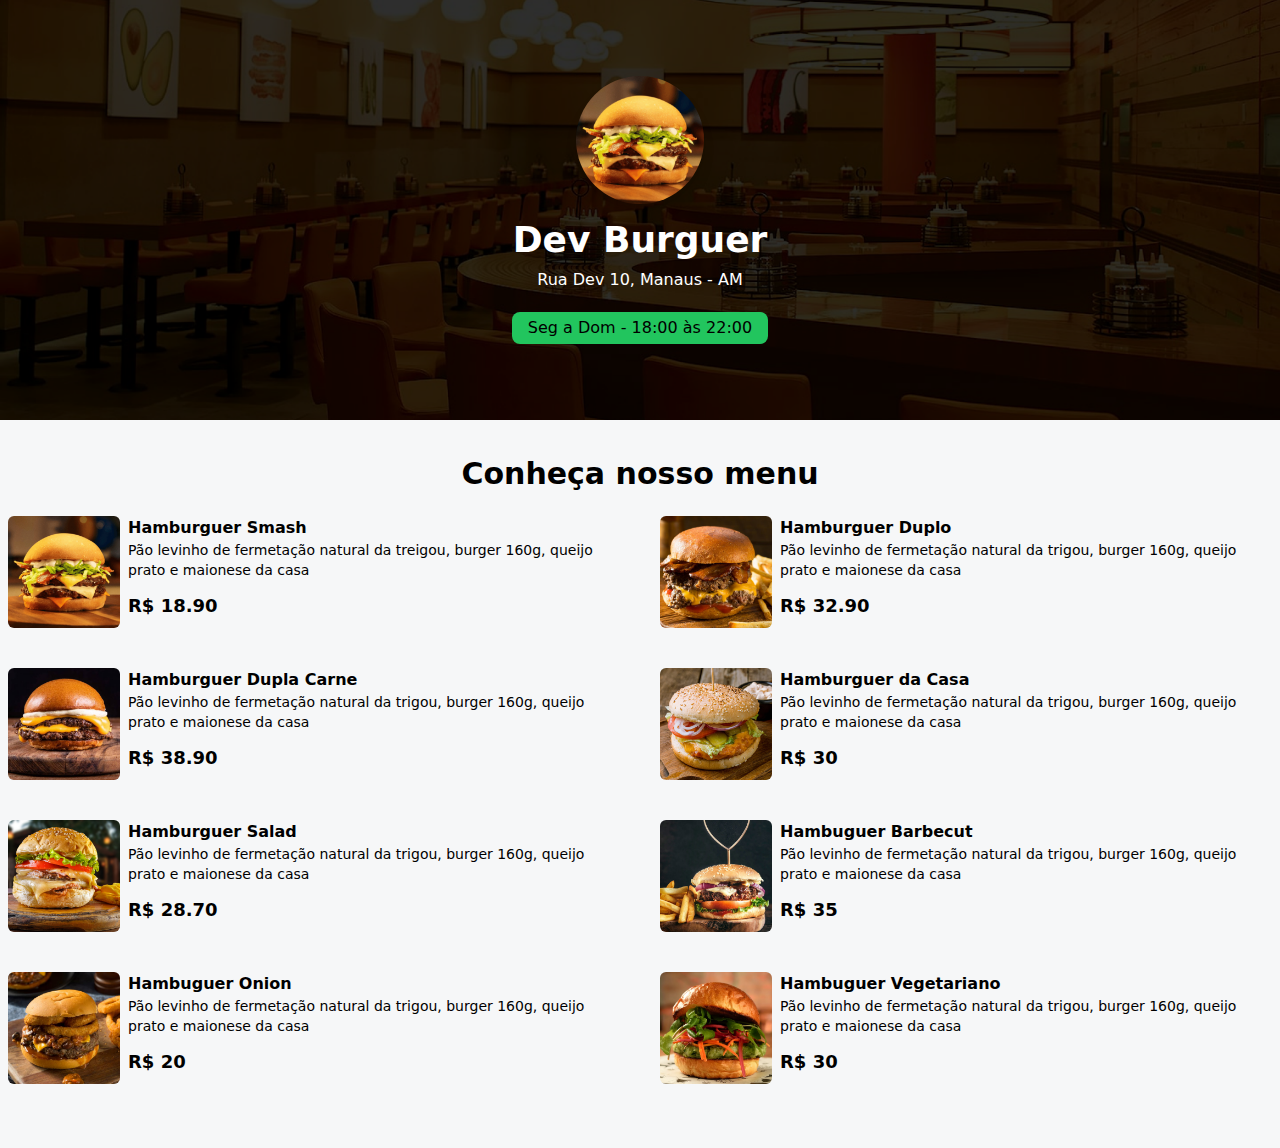
==== commit 5fbbcfb2: "update 1.0" ====
--- a/src/index.html
+++ b/src/index.html
@@ -12,7 +12,7 @@
 
 
     <!-- css -->
-    <link rel="stylesheet" href="./output.css">
+    <link rel="stylesheet" href="././output.css">
 
 </head>
 
@@ -22,12 +22,12 @@
     <header class="w-full h-[420px] bg-zinc-900 bg-home bg-cover bg-center">
         <div class="w-full h-full flex flex-col justify-center items-center">
             <img src="../img/hamb-1.png" alt="logo DevBurguer"
-                class="w-32 h-32 rounded-full shadow-lg hover:scale-110 duration-200" />
+                class="w-32 h-32 rounded-full shadow-lg hover:scale-110 duration-200"/>
 
             <h1 class="text-4xl mt-4 mb-2 font-bold text-white">
                 Dev Burguer</h1>
 
-            <span class="text-white font-medium"> Rua Dev 10, Campo Grande - MS</span>
+            <span class="text-white font-medium"> Rua Dev 10, Manaus - AM</span>
 
             <div class="bg-green-500 px-4 py-1 rounded-lg mt-5" id="date-span">
                 <span> Seg a Dom - 18:00 às 22:00</span>
@@ -44,7 +44,7 @@
     <!-- INICIO MENU -->
     <div id="menu">
 
-        <main class=" grid grid-cols-1 gap-7 mx-auto max-w-7xl">
+        <main class=" grid grid-cols-1 md:grid-cols-2  gap-7 md:gap-10 mx-auto max-w-7xl px-2 mb-16">
 
             <!--PRODUTO ITEM  -->
             <div class="flex gap-2">
@@ -52,8 +52,30 @@
                     class="w-28 h-28 rounded-md hover:scale-110 hover:-rotate-2 duration-300">
 
                 <div>
+                    <p class="font-bold">Hamburguer Smash</p>
+                    <p class="text-sm">Pão levinho de fermetação natural da treigou, burger 160g, queijo prato e
+                        maionese da casa</p>
+
+                    <div class="flex items-center gap-2 justify-between mt-3">
+                        <p class="font-bold text-lg">R$ 18.90</p>
+                        <button class="bg-gray-900 px-5 rounded add-to-card-btn" data-name="Hambuguer Smash"
+                            data-price="18.90">
+                            <i class="fa fa-cart-plus text-white"></i>
+                        </button>
+                    </div>
+                </div>
+
+            </div>
+            <!-- FIM DO PRODUTO ITEM -->
+
+            <!--PRODUTO ITEM  -->
+            <div class="flex gap-2">
+                <img src="../img/hamb-2.png" alt=" Hambuguer Duplo"
+                    class="w-28 h-28 rounded-md hover:scale-110 hover:-rotate-2 duration-300">
+
+                <div>
                     <p class="font-bold">Hamburguer Duplo</p>
-                    <p class="text-sm">Pão levinho de fermetação natural da treigou, burger 160g, queijo prato e
+                    <p class="text-sm">Pão levinho de fermetação natural da trigou, burger 160g, queijo prato e
                         maionese da casa</p>
 
                     <div class="flex items-center gap-2 justify-between mt-3">
@@ -70,18 +92,128 @@
 
             <!--PRODUTO ITEM  -->
             <div class="flex gap-2">
-                <img src="../img/hamb-2.png" alt=" Hambuguer Duplo"
-                    class="w-28 h-28 rounded-md hover:scale-110 hover:-rotate-2 duration-300">
-
-                <div>
-                    <p class="font-bold">Hamburguer Smash</p>
-                    <p class="text-sm">Pão levinho de fermetação natural da treigou, burger 160g, queijo prato e
-                        maionese da casa</p>
-
-                    <div class="flex items-center gap-2 justify-between mt-3">
-                        <p class="font-bold text-lg">R$ 18.90</p>
-                        <button class="bg-gray-900 px-5 rounded add-to-card-btn" data-name="Hambuguer Smash"
-                            data-price="18.90">
+                <img src="../img/hamb-3.png" alt=" Hambuguer Dupla Carne"
+                    class="w-28 h-28 rounded-md hover:scale-110 hover:-rotate-2 duration-300">
+
+                <div>
+                    <p class="font-bold">Hamburguer Dupla Carne</p>
+                    <p class="text-sm">Pão levinho de fermetação natural da trigou, burger 160g, queijo prato e
+                        maionese da casa</p>
+
+                    <div class="flex items-center gap-2 justify-between mt-3">
+                        <p class="font-bold text-lg">R$ 38.90</p>
+                        <button class="bg-gray-900 px-5 rounded add-to-card-btn" data-name="Hambuguer Dupla Carne"
+                            data-price="35.90">
+                            <i class="fa fa-cart-plus text-white"></i>
+                        </button>
+                    </div>
+                </div>
+
+            </div>
+            <!-- FIM DO PRODUTO ITEM -->
+
+            <!--PRODUTO ITEM  -->
+            <div class="flex gap-2">
+                <img src="../img/hamb-4.png" alt=" Hambuguer da Casa"
+                    class="w-28 h-28 rounded-md hover:scale-110 hover:-rotate-2 duration-300">
+
+                <div>
+                    <p class="font-bold">Hamburguer da Casa</p>
+                    <p class="text-sm">Pão levinho de fermetação natural da trigou, burger 160g, queijo prato e
+                        maionese da casa</p>
+
+                    <div class="flex items-center gap-2 justify-between mt-3">
+                        <p class="font-bold text-lg">R$ 30</p>
+                        <button class="bg-gray-900 px-5 rounded add-to-card-btn" data-name="Hambuguer da Casa"
+                            data-price="30">
+                            <i class="fa fa-cart-plus text-white"></i>
+                        </button>
+                    </div>
+                </div>
+
+            </div>
+            <!-- FIM DO PRODUTO ITEM -->
+
+            <!--PRODUTO ITEM  -->
+            <div class="flex gap-2">
+                <img src="../img/hamb-5.png" alt=" Hambuguer Salad"
+                    class="w-28 h-28 rounded-md hover:scale-110 hover:-rotate-2 duration-300">
+
+                <div>
+                    <p class="font-bold">Hamburguer Salad</p>
+                    <p class="text-sm">Pão levinho de fermetação natural da trigou, burger 160g, queijo prato e
+                        maionese da casa</p>
+
+                    <div class="flex items-center gap-2 justify-between mt-3">
+                        <p class="font-bold text-lg">R$ 28.70</p>
+                        <button class="bg-gray-900 px-5 rounded add-to-card-btn" data-name="Hambuguer Salad"
+                            data-price="28.70">
+                            <i class="fa fa-cart-plus text-white"></i>
+                        </button>
+                    </div>
+                </div>
+
+            </div>
+            <!-- FIM DO PRODUTO ITEM -->
+
+            <!--PRODUTO ITEM  -->
+            <div class="flex gap-2">
+                <img src="../img/hamb-6.png" alt="Hambuguer Barbecut"
+                    class="w-28 h-28 rounded-md hover:scale-110 hover:-rotate-2 duration-300">
+
+                <div>
+                    <p class="font-bold">Hambuguer Barbecut</p>
+                    <p class="text-sm">Pão levinho de fermetação natural da trigou, burger 160g, queijo prato e
+                        maionese da casa</p>
+
+                    <div class="flex items-center gap-2 justify-between mt-3">
+                        <p class="font-bold text-lg">R$ 35</p>
+                        <button class="bg-gray-900 px-5 rounded add-to-card-btn" data-name="Hambuguer Barbecut"
+                            data-price="35">
+                            <i class="fa fa-cart-plus text-white"></i>
+                        </button>
+                    </div>
+                </div>
+
+            </div>
+            <!-- FIM DO PRODUTO ITEM -->
+
+            <!--PRODUTO ITEM  -->
+            <div class="flex gap-2">
+                <img src="../img/hamb-7.png" alt="Hambuguer Onion"
+                    class="w-28 h-28 rounded-md hover:scale-110 hover:-rotate-2 duration-300">
+
+                <div>
+                    <p class="font-bold">Hambuguer Onion</p>
+                    <p class="text-sm">Pão levinho de fermetação natural da trigou, burger 160g, queijo prato e
+                        maionese da casa</p>
+
+                    <div class="flex items-center gap-2 justify-between mt-3">
+                        <p class="font-bold text-lg">R$ 20</p>
+                        <button class="bg-gray-900 px-5 rounded add-to-card-btn" data-name="Hambuguer Onion"
+                            data-price="30">
+                            <i class="fa fa-cart-plus text-white"></i>
+                        </button>
+                    </div>
+                </div>
+
+            </div>
+            <!-- FIM DO PRODUTO ITEM -->
+
+            <!--PRODUTO ITEM  -->
+            <div class="flex gap-2">
+                <img src="../img/hamb-8.png" alt="Hambuguer Vegetariano"
+                    class="w-28 h-28 rounded-md hover:scale-110 hover:-rotate-2 duration-300">
+
+                <div>
+                    <p class="font-bold">Hambuguer Vegetariano</p>
+                    <p class="text-sm">Pão levinho de fermetação natural da trigou, burger 160g, queijo prato e
+                        maionese da casa</p>
+
+                    <div class="flex items-center gap-2 justify-between mt-3">
+                        <p class="font-bold text-lg">R$ 30</p>
+                        <button class="bg-gray-900 px-5 rounded add-to-card-btn" data-name="Hambuguer Vegetariano"
+                            data-price="30">
                             <i class="fa fa-cart-plus text-white"></i>
                         </button>
                     </div>
--- a/src/output.css
+++ b/src/output.css
@@ -720,6 +720,10 @@
   margin-right: auto;
 }
 
+.mb-16 {
+  margin-bottom: 4rem;
+}
+
 .mb-2 {
   margin-bottom: 0.5rem;
 }
@@ -1417,10 +1421,6 @@
   gap: 0.5rem;
 }
 
-.gap-8 {
-  gap: 2rem;
-}
-
 .gap-7 {
   gap: 1.75rem;
 }
@@ -2027,6 +2027,11 @@
 .px-1\.5 {
   padding-left: 0.375rem;
   padding-right: 0.375rem;
+}
+
+.px-2 {
+  padding-left: 0.5rem;
+  padding-right: 0.5rem;
 }
 
 .px-4 {
@@ -2670,9 +2675,23 @@
 }
 
 @media (min-width: 768px) {
+  .md\:grid-cols-2 {
+    grid-template-columns: repeat(2, minmax(0, 1fr));
+  }
+
+  .md\:gap-10 {
+    gap: 2.5rem;
+  }
+
   .md\:text-3xl {
     font-size: 1.875rem;
     line-height: 2.25rem;
+  }
+}
+
+@media (min-width: 1024px) {
+  .lg\:grid-cols-3 {
+    grid-template-columns: repeat(3, minmax(0, 1fr));
   }
 }
 
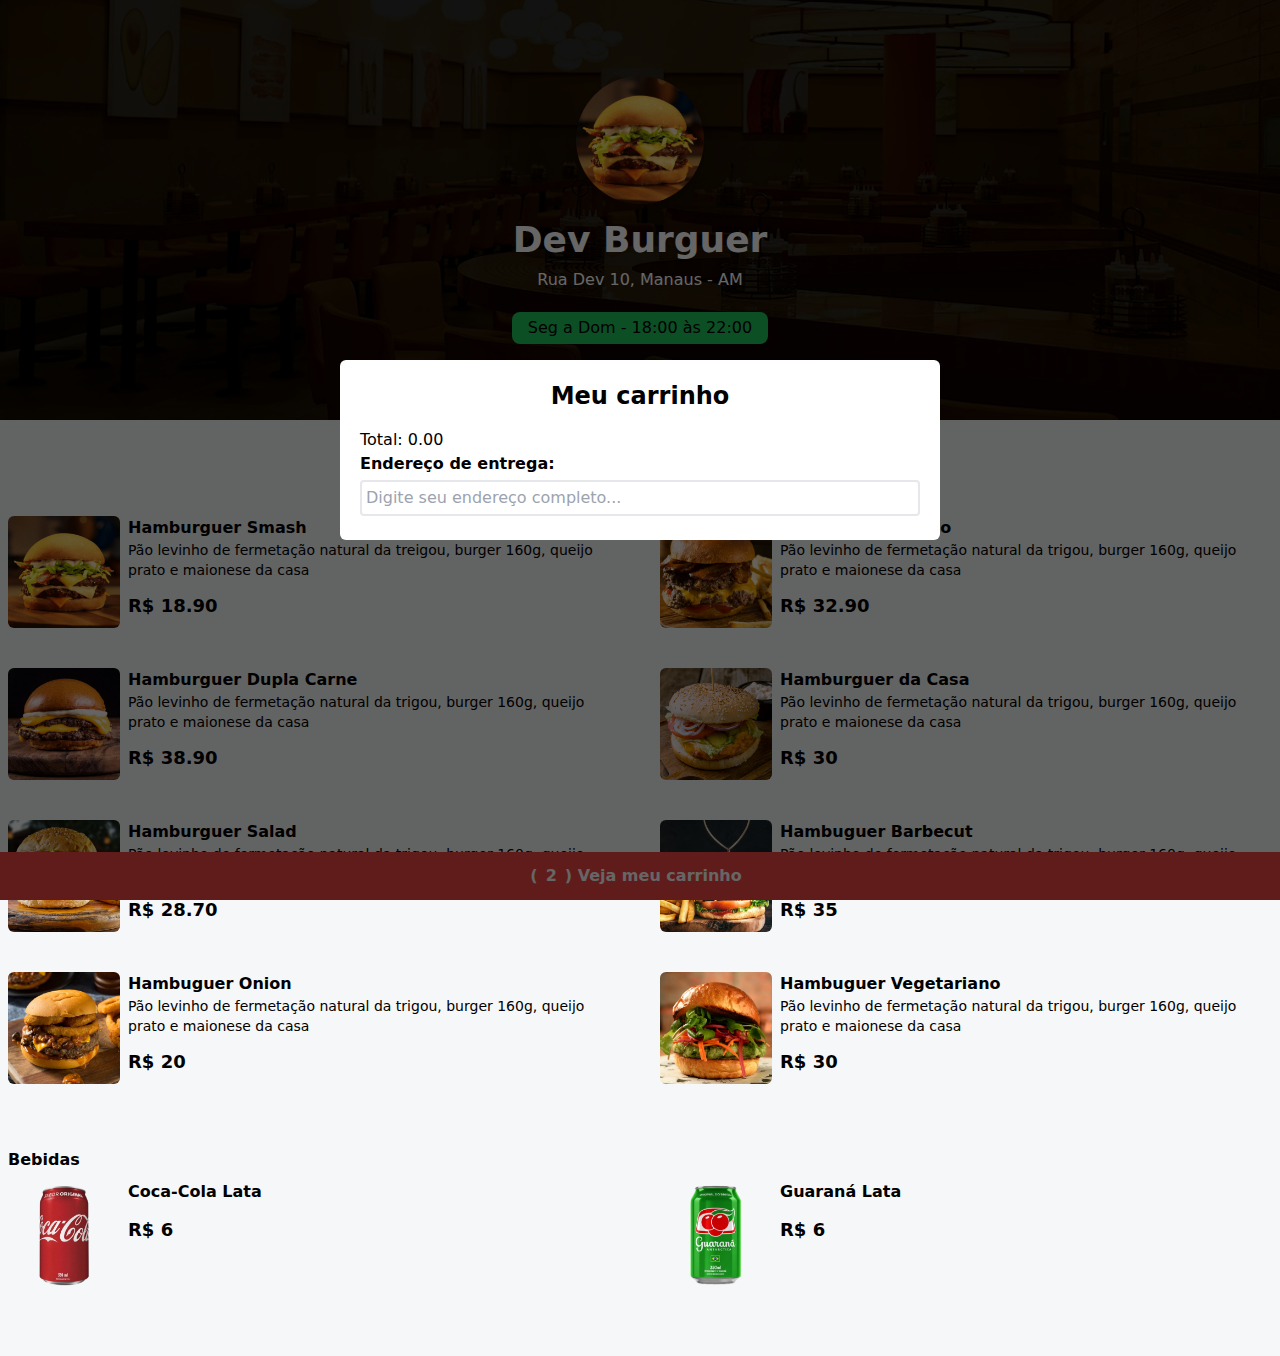
==== commit 93767b31: "UPGRADE 1.1" ====
--- a/src/index.html
+++ b/src/index.html
@@ -22,7 +22,7 @@
     <header class="w-full h-[420px] bg-zinc-900 bg-home bg-cover bg-center">
         <div class="w-full h-full flex flex-col justify-center items-center">
             <img src="../img/hamb-1.png" alt="logo DevBurguer"
-                class="w-32 h-32 rounded-full shadow-lg hover:scale-110 duration-200"/>
+                class="w-32 h-32 rounded-full shadow-lg hover:scale-110 duration-200" />
 
             <h1 class="text-4xl mt-4 mb-2 font-bold text-white">
                 Dev Burguer</h1>
@@ -202,7 +202,7 @@
 
             <!--PRODUTO ITEM  -->
             <div class="flex gap-2">
-                <img src="../img/hamb-8.png" alt="Hambuguer Vegetariano"
+                <img src="../img/hamb-8.png" alt="Coca-Cola Lata"
                     class="w-28 h-28 rounded-md hover:scale-110 hover:-rotate-2 duration-300">
 
                 <div>
@@ -224,9 +224,89 @@
 
         </main>
 
+        <div class="mx-auto max-w-7xl px-2 my-2 ">
+            <h2 class="font-bold text-3x1">
+                Bebidas
+            </h2>
+        </div>
+
+        <!-- GRID BEBIDAS -->
+        <div class=" grid grid-cols-1 md:grid-cols-2  gap-7 md:gap-10 mx-auto max-w-7xl px-2 mb-16" id="menu">
+
+            <!--BEBIDA ITEM  -->
+            <div class="flex gap-2 w-full">
+                <img src="../img/refri-1.png" alt="Coca-Cola Lata"
+                    class="w-28 h-28 rounded-md hover:scale-110 hover:-rotate-2 duration-300">
+
+                <div class="w-full">
+                    <p class="font-bold">Coca-Cola Lata</p>
+
+                    <div class="flex items-center gap-2 justify-between mt-3">
+                        <p class="font-bold text-lg">R$ 6</p>
+                        <button class="bg-gray-900 px-5 rounded add-to-card-btn" data-name="Coca Lata" data-price="6">
+                            <i class="fa fa-cart-plus text-white"></i>
+                        </button>
+                    </div>
+                </div>
+
+            </div>
+            <!-- FIM BEBIDA ITEM -->
+
+            <!--BEBIDA ITEM  -->
+            <div class="flex gap-2 w-full">
+                <img src="../img/refri-2.png" alt="Guaraná lata"
+                    class="w-28 h-28 rounded-md hover:scale-110 hover:-rotate-2 duration-300">
+
+                <div class="w-full">
+                    <p class="font-bold">Guaraná Lata</p>
+                    <div class="flex items-center gap-2 justify-between mt-3">
+                        <p class="font-bold text-lg">R$ 6</p>
+                        <button class="bg-gray-900 px-5 rounded add-to-card-btn" data-name="Guarana lata"
+                            data-price="6">
+                            <i class="fa fa-cart-plus text-white"></i>
+                        </button>
+                    </div>
+                </div>
+            </div>
+            <!-- FIM BEBIDA ITEM -->
+
+        </div>
+        <!-- FIM GRID BEBIDAS -->
+
     </div>
     <!-- FIM MENU -->
 
+    <!-- MODAL CART -->
+    <div class="bg-black/60 w-full h-full fixed top-0 left-0 z-[99] flex items-center justify-center">
+
+        <div class="bg-white p-5 rounded-md min-w-[90%] md:min-w-[600px]">
+            <h2 class="text-center font-bold text-2xl mb-2">Meu carrinho</h2>
+
+            <div id="cart-items" class="flex justify-between mb-2 flex-col"></div>
+
+            <p> Total: <span id="cart-total">0.00</span></p>
+            <p class="font-bold">Endereço de entrega:</p>
+            <input type="text" placeholder="Digite seu endereço completo..." id="address"
+                class="w-full border-2 p-1 rounded my-1">
+
+            <p class="text-red-500 hidden" id="address-warn">Digite Seu endereço completo</p>
+        </div>
+
+    </div>
+    <!-- FIM MODAL CART -->
+
+
+    <!-- BUTTON CART FOOTER -->
+    <footer class="w-full bg-red-500 py-3 fixed bottom-0 z-40 flex items-center justify-center">
+        <button class="flex items-center gap-2 text-white font-bold" id="cart-btn">
+            (<span id="cart-count">2</span>)
+            Veja meu carrinho
+            <i class="fa fa-cart-plus text-lg text-white"></i>
+        </button>
+    </footer>
+    <!-- FIM BUTTON CART FOOTER -->
+
+
 </body>
 
 </html>--- a/src/output.css
+++ b/src/output.css
@@ -659,16 +659,36 @@
   inset: -0.25rem;
 }
 
+.bottom-0 {
+  bottom: 0px;
+}
+
 .end-1 {
   inset-inline-end: 0.25rem;
 }
 
+.left-0 {
+  left: 0px;
+}
+
+.top-0 {
+  top: 0px;
+}
+
 .isolate {
   isolation: isolate;
 }
 
 .isolation-auto {
   isolation: auto;
+}
+
+.z-40 {
+  z-index: 40;
+}
+
+.z-\[99\] {
+  z-index: 99;
 }
 
 .float-start {
@@ -718,6 +738,16 @@
 .mx-auto {
   margin-left: auto;
   margin-right: auto;
+}
+
+.my-1 {
+  margin-top: 0.25rem;
+  margin-bottom: 0.25rem;
+}
+
+.my-2 {
+  margin-top: 0.5rem;
+  margin-bottom: 0.5rem;
 }
 
 .mb-16 {
@@ -891,6 +921,10 @@
   width: 100%;
 }
 
+.min-w-\[90\%\] {
+  min-width: 90%;
+}
+
 .max-w-7xl {
   max-width: 80rem;
 }
@@ -1819,6 +1853,10 @@
   border-width: 1px;
 }
 
+.border-2 {
+  border-width: 2px;
+}
+
 .border-x {
   border-left-width: 1px;
   border-right-width: 1px;
@@ -1882,6 +1920,10 @@
   background-color: rgb(255 0 0 / var(--tw-bg-opacity));
 }
 
+.bg-black\/60 {
+  background-color: rgb(0 0 0 / 0.6);
+}
+
 .bg-gray-900 {
   --tw-bg-opacity: 1;
   background-color: rgb(17 24 39 / var(--tw-bg-opacity));
@@ -1892,6 +1934,16 @@
   background-color: rgb(34 197 94 / var(--tw-bg-opacity));
 }
 
+.bg-red-500 {
+  --tw-bg-opacity: 1;
+  background-color: rgb(239 68 68 / var(--tw-bg-opacity));
+}
+
+.bg-white {
+  --tw-bg-opacity: 1;
+  background-color: rgb(255 255 255 / var(--tw-bg-opacity));
+}
+
 .bg-zinc-900 {
   --tw-bg-opacity: 1;
   background-color: rgb(24 24 27 / var(--tw-bg-opacity));
@@ -2019,6 +2071,14 @@
      object-fit: scale-down;
 }
 
+.p-1 {
+  padding: 0.25rem;
+}
+
+.p-5 {
+  padding: 1.25rem;
+}
+
 .px-1 {
   padding-left: 0.25rem;
   padding-right: 0.25rem;
@@ -2049,6 +2109,11 @@
   padding-bottom: 0.25rem;
 }
 
+.py-3 {
+  padding-top: 0.75rem;
+  padding-bottom: 0.75rem;
+}
+
 .text-left {
   text-align: left;
 }
@@ -2208,6 +2273,11 @@
 .text-blue-500 {
   --tw-text-opacity: 1;
   color: rgb(59 130 246 / var(--tw-text-opacity));
+}
+
+.text-red-500 {
+  --tw-text-opacity: 1;
+  color: rgb(239 68 68 / var(--tw-text-opacity));
 }
 
 .text-white {
@@ -2675,6 +2745,10 @@
 }
 
 @media (min-width: 768px) {
+  .md\:min-w-\[600px\] {
+    min-width: 600px;
+  }
+
   .md\:grid-cols-2 {
     grid-template-columns: repeat(2, minmax(0, 1fr));
   }
@@ -2686,12 +2760,6 @@
   .md\:text-3xl {
     font-size: 1.875rem;
     line-height: 2.25rem;
-  }
-}
-
-@media (min-width: 1024px) {
-  .lg\:grid-cols-3 {
-    grid-template-columns: repeat(3, minmax(0, 1fr));
   }
 }
 
